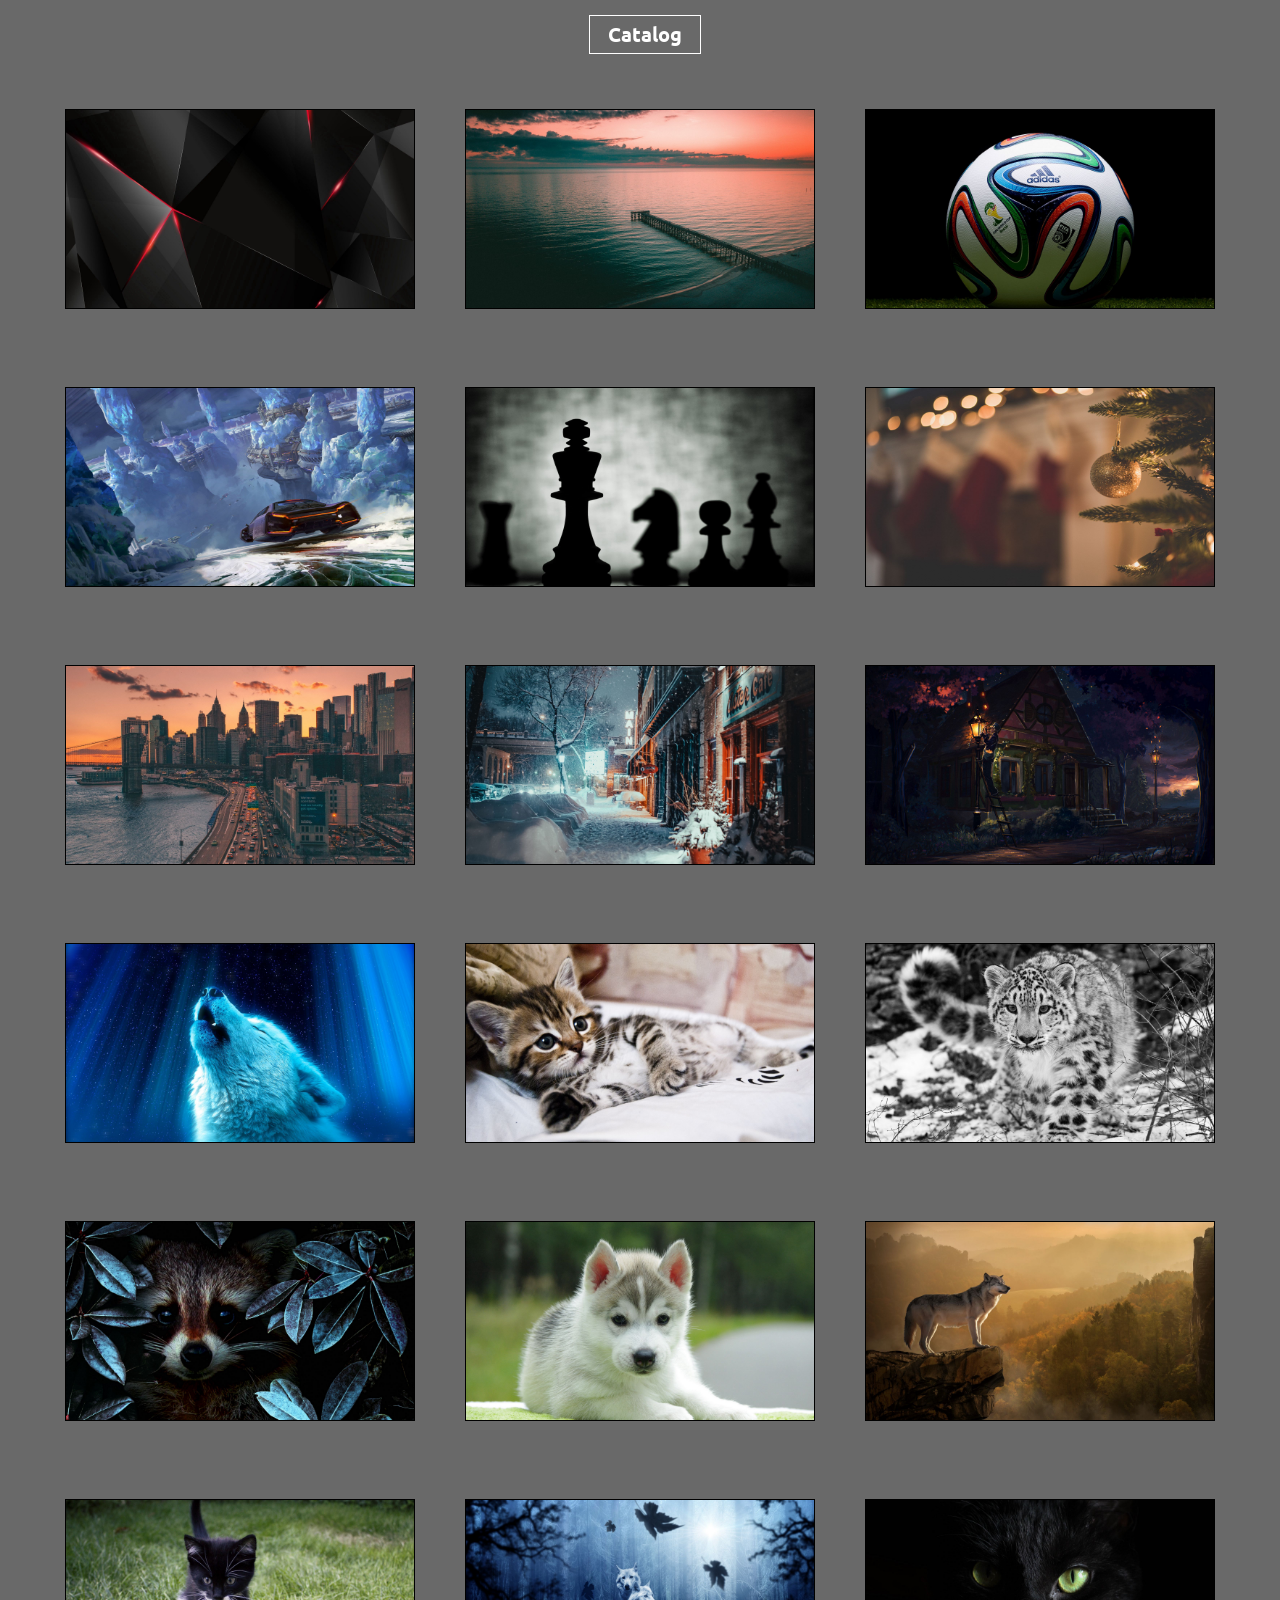
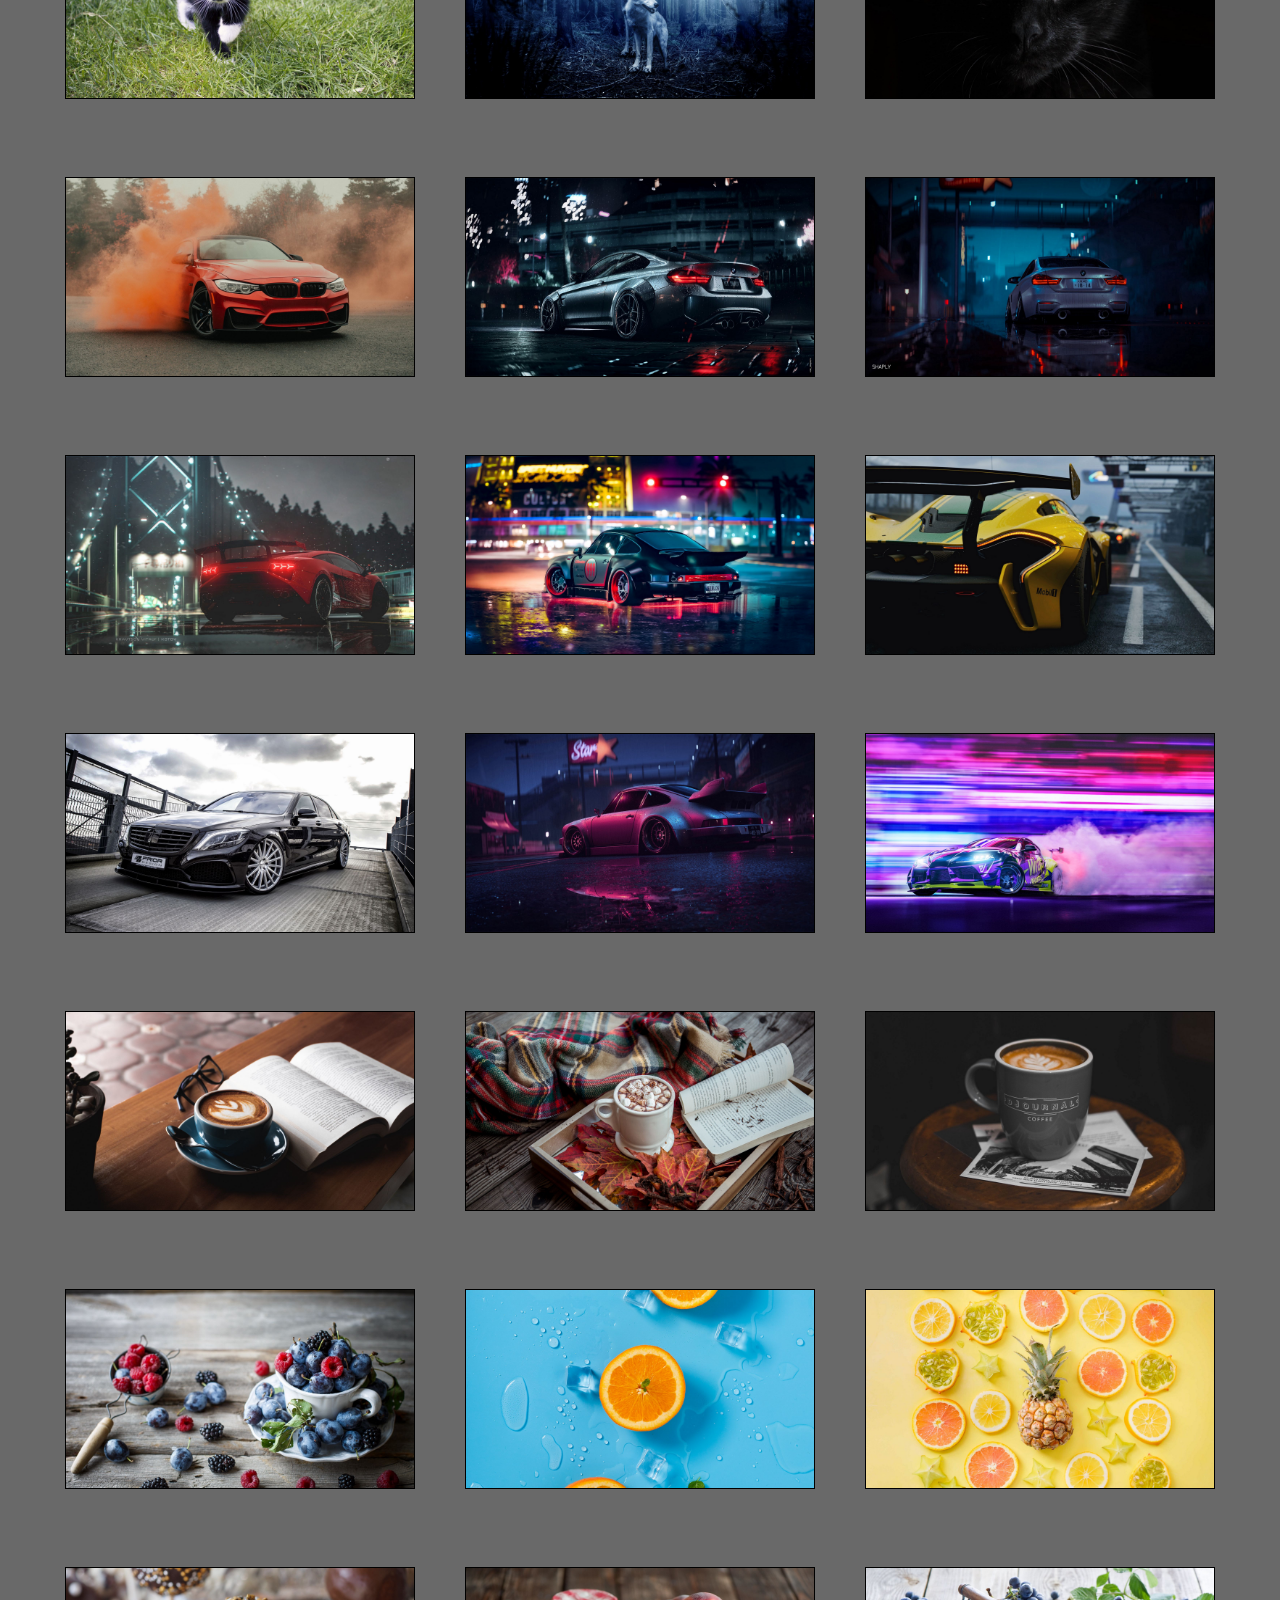
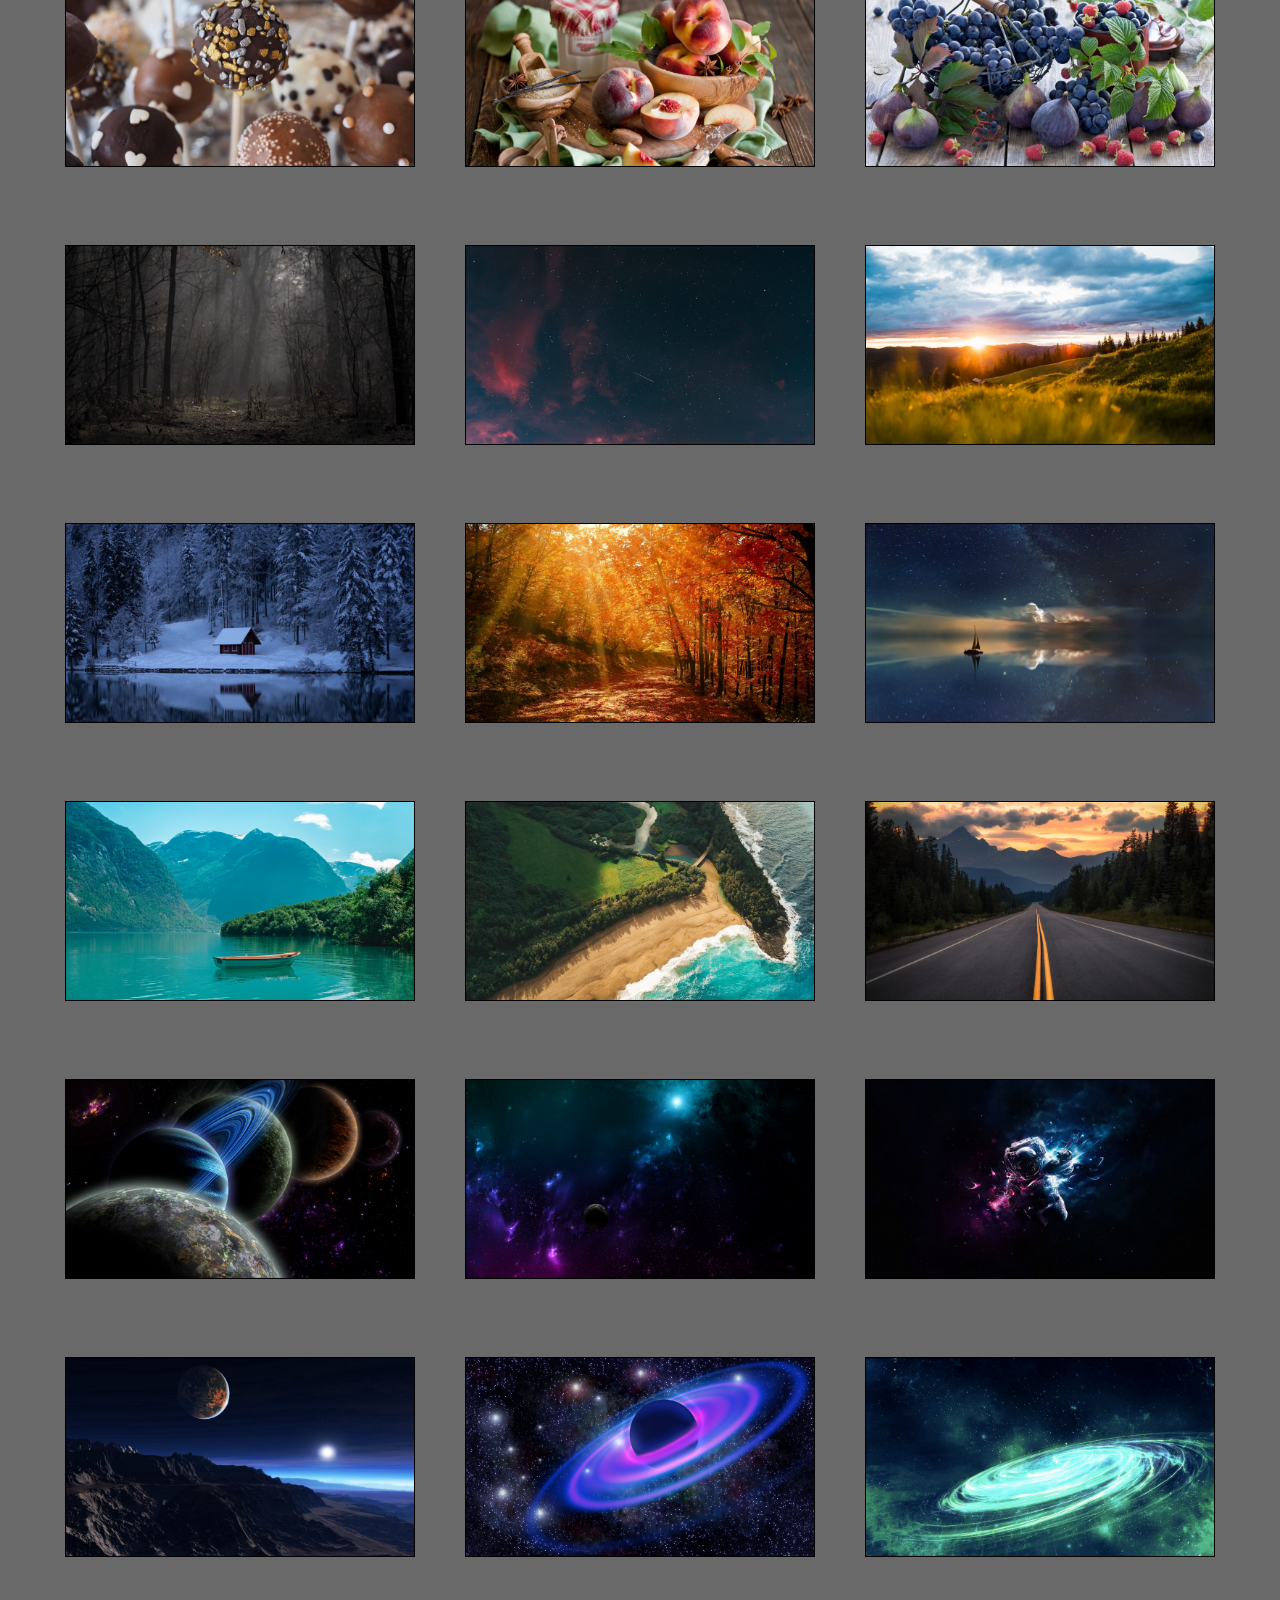
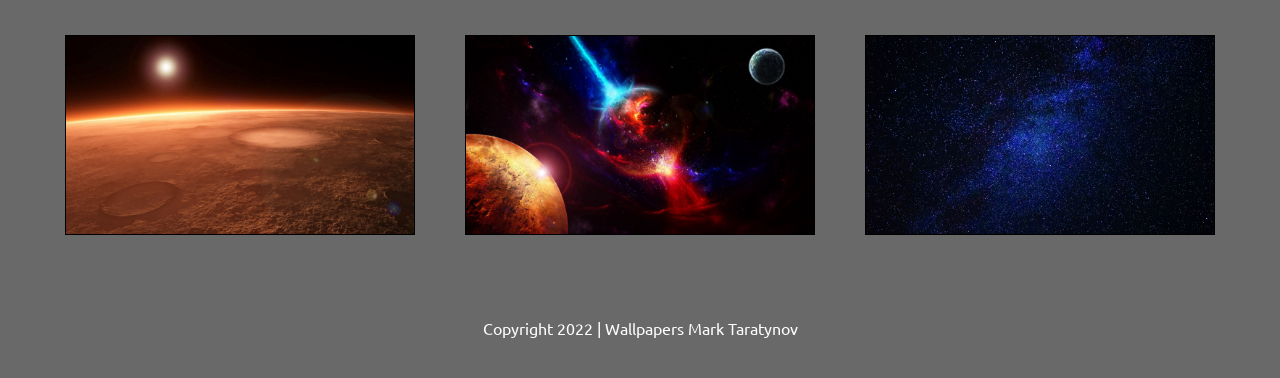
==== site/client/index.html @ f4c44f61 "docker-container add" ====
<!DOCTYPE html>
<html lang="en">
<head>
    <meta charset="UTF-8">
    <meta http-equiv="X-UA-Compatible" content="IE=edge">
    <meta name="viewport" content="width=device-width, initial-scale=1.0">
    <link rel="stylesheet" href="dark.css">
    <title>Document</title>
</head>

<header>
    <div class='knopki' onclick="renderCatalog()">
        Catalog
    </div>
</header>

<body>
    <main class="flex-box-main">

    </main>

    <footer class="footer">
        <div class="bot">Copyright 2022 | Wallpapers Mark Taratynov</div>
    </footer>

    <template id="tmpl-catalog">
            <div class="flex-box-group">
                <div class="title">

                </div>
                <div style="overflow: hidden;">
                    <img onclick="renderImage(${id})" class="pic" id="picure_${id}" src="${img}">
                </div>
                <div class="describe">

                </div>
            </div>
    </template>

    <template id="tmpl-card">
        <div class="singleCard">
            <img class="largePic" id="picure_${id}" src="${img}">
            <button id="open" class="info">More info</button>
            <a id="download" href="${img}" download>Download</a>

            <div class="modal-container" id="modal_container">
                <div class="modal">
                    <h1>Modals are</h1>
                    <p>lorem80</p>
                    <button class="closeMe" id="close">
                        Close Me
                    </button>
                </div>
            </div>
        </div>
    </template>
    
<script src="second.js" defer></script>
</body>
</html>
---- site/client/dark.css ----
@import url('https://fonts.googleapis.com/css2?family=Ubuntu&display=swap');

* {
    font-family: 'Ubuntu', sans-serif;
}

body {
    width: 1200px;
    /* height: 100vh; */
    padding: 0;
    margin: 0 auto;
    background-color: rgb(105, 105, 105);
}

.pic {
    width: 350px;
    height: 200px;
    border: .5px solid black;
    box-sizing: border-box;
    transition: all 0.4s;
}

.largePic {
    width: 100%;
    height: 100%;
}

.singleCard {
    display: flex;
    flex-wrap: wrap;
    align-items: end;
    justify-content: end;
}

.info, #download {
    font-size: 13px;
    margin-top: 15px;
    color: white;
    border-radius: 5px;
    border: 0.5px solid white;
    transition: .5s;
    padding: 10px;
    cursor: pointer;
    text-align: center;
    background: none;
    z-index: 1;
    margin-right: 15px;
    text-decoration: none;

}

.info:hover, #download:hover {
    border: 0.5px solid black;
    transition: .5s;
}

.flex-box-group {
    margin: 0 auto;
    display: flex;
    flex-direction: column;
    flex-wrap: wrap;
    border-radius: 20px;
    margin-top: 25px;
    justify-content: center;

}

.pic:hover {
    transition: all 0.4s;
    transform: scale(1.05);
}

.flex-box-main {
    display: flex;
    flex-wrap: wrap;
}

.styleCatalog {
    width: 400px;
    text-align: center;
    margin: 0 auto;
    display: flex;
    flex-wrap: wrap;
    justify-content: center;
    margin-top: 50px;
}

header {
    display: flex;
    margin-top: 15px;
    justify-content: space-around;
    align-items: center;
}

.knopki {
    width: 100px;
    color: white;
    font-size: 20px;
    font-weight: bolder;
    padding: 5px;
    border: 1px solid white;
    text-align: center;
    margin-bottom: 20px;
    margin-left: 10px;
    transition: all 0.5s;
    cursor: pointer;
}

.knopki:hover {
    transition: all 0.5s;
    background-color: blueviolet;
}

.bodyWhite {
    background-color: white;

}

.title {
    font-size: 25px;
    color: white;
    text-align: center;
    margin-bottom: 10px;
}

.describe {
    width: 350px;
    height: 30px;
    font-size: 15px;
    color: white;
    text-align: center;
    margin-top: 10px;
    line-height: 30px;
    font-style: italic;
}

.footer {
    width: 100%;
    height: 100px;
    display: flex;
    justify-content: center;
    align-items: center;
}

.bot {
    display: inline-block;
    color: white;
    font-weight: 400;
}

.modal-container {
    position: fixed;
    top: 0;
    left: 0;
    width: 100vw;
    height: 100vh;
    background-color: rgb(0, 0, 0, 0.6);
    display: flex;
    opacity: 0;
    justify-content: center;
    align-items: center;
    pointer-events: none;
    transition: opacity 0.3 ease;
}

.modal {
    background-color: #fff;
    width: 600px;
    max-width: 100%;
    padding: 30px 50px;
    border-radius: 5px;
    box-shadow: 0 2px 4px rgba(0, 0, 0, 0.2);
}

.modal h1 {
    margin: 0;
}

.modal p {
    font-size: 14px;
    opacity: 0.7;
}

.modal-container.show {
    pointer-events: auto;
    opacity: 1;
}
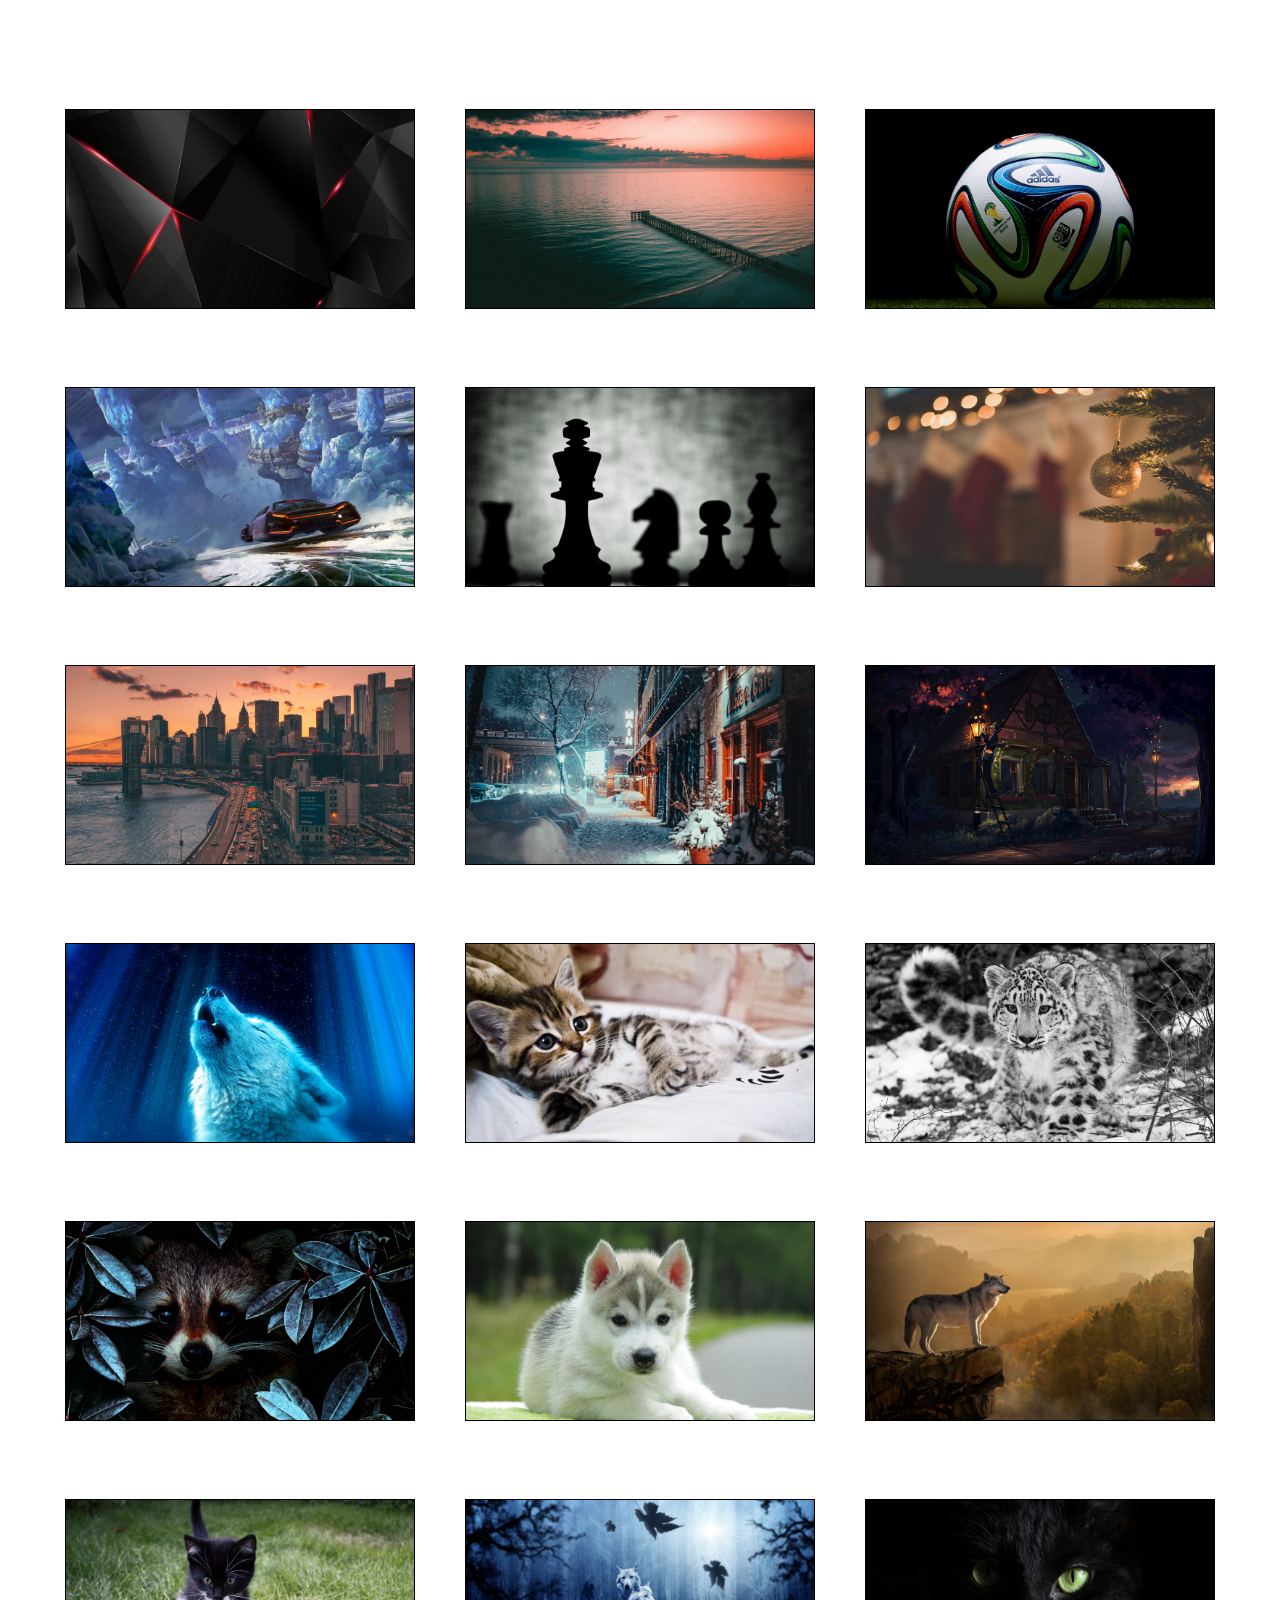
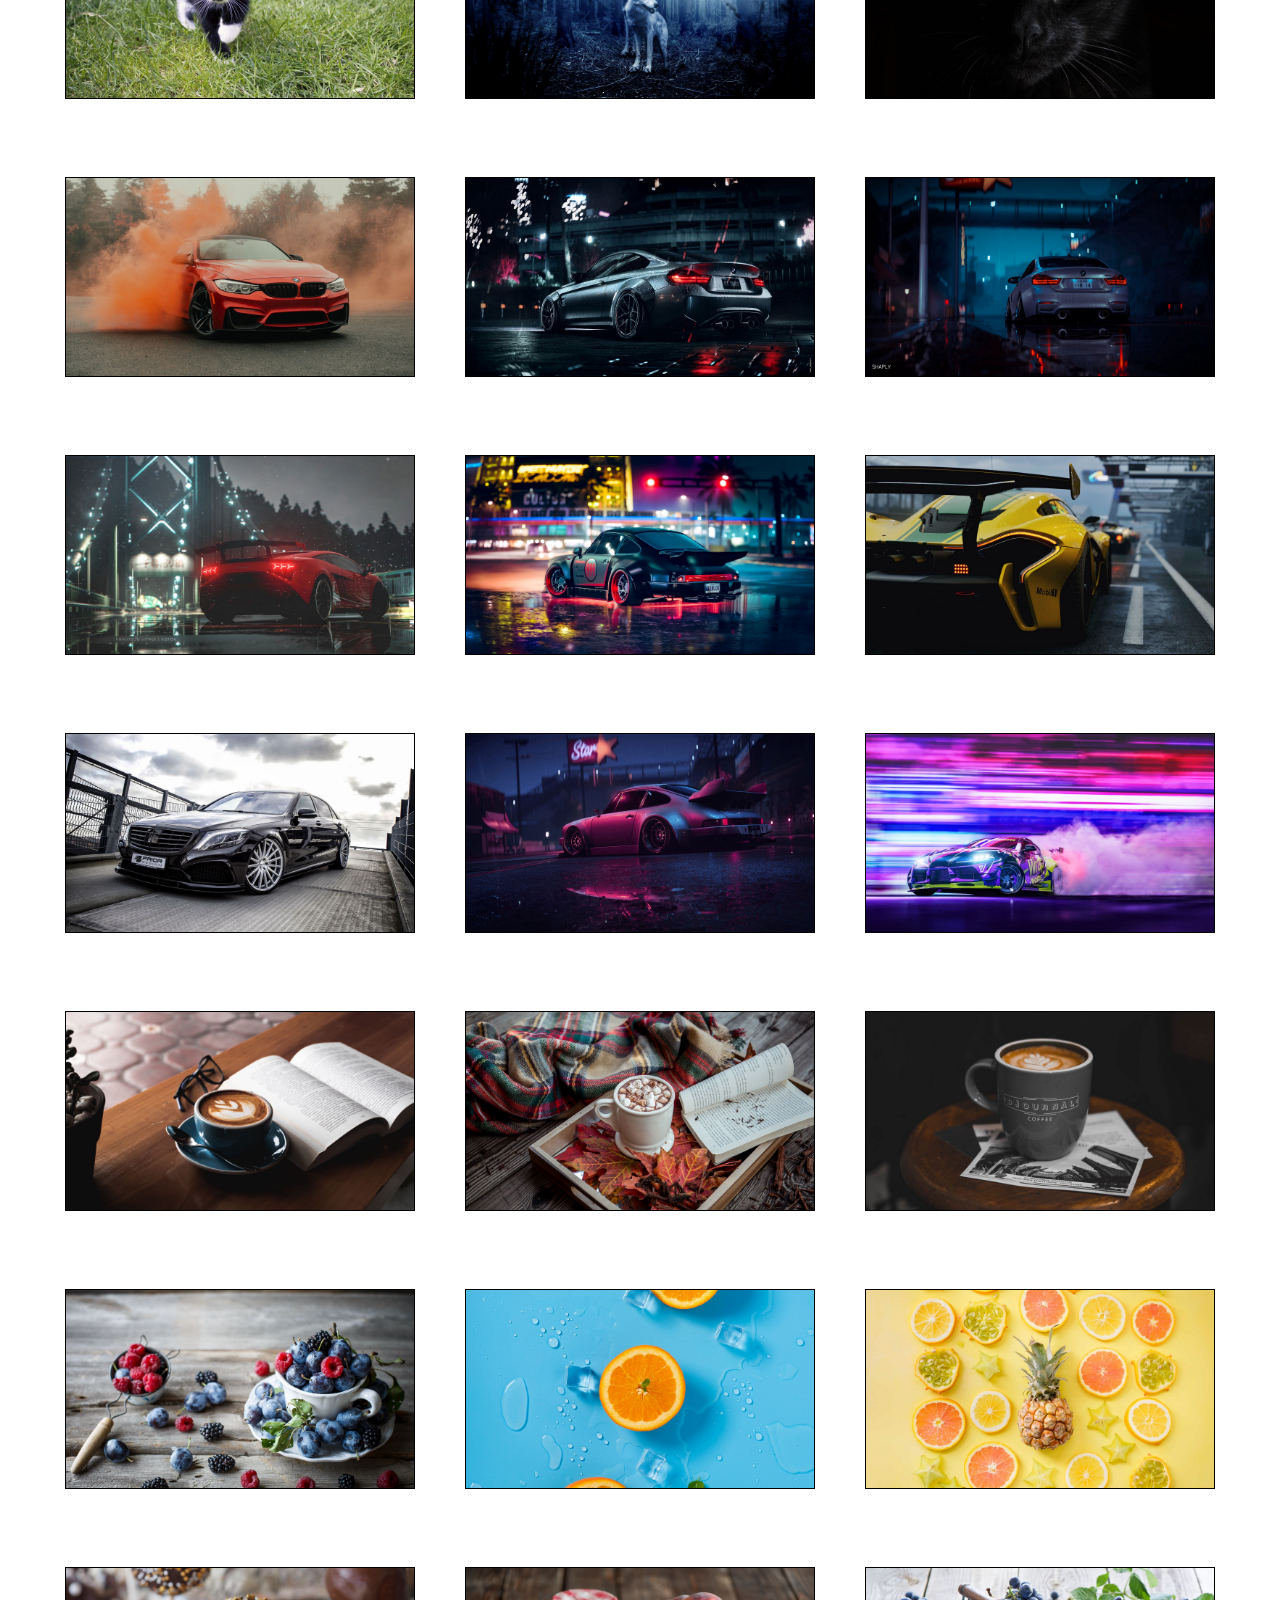
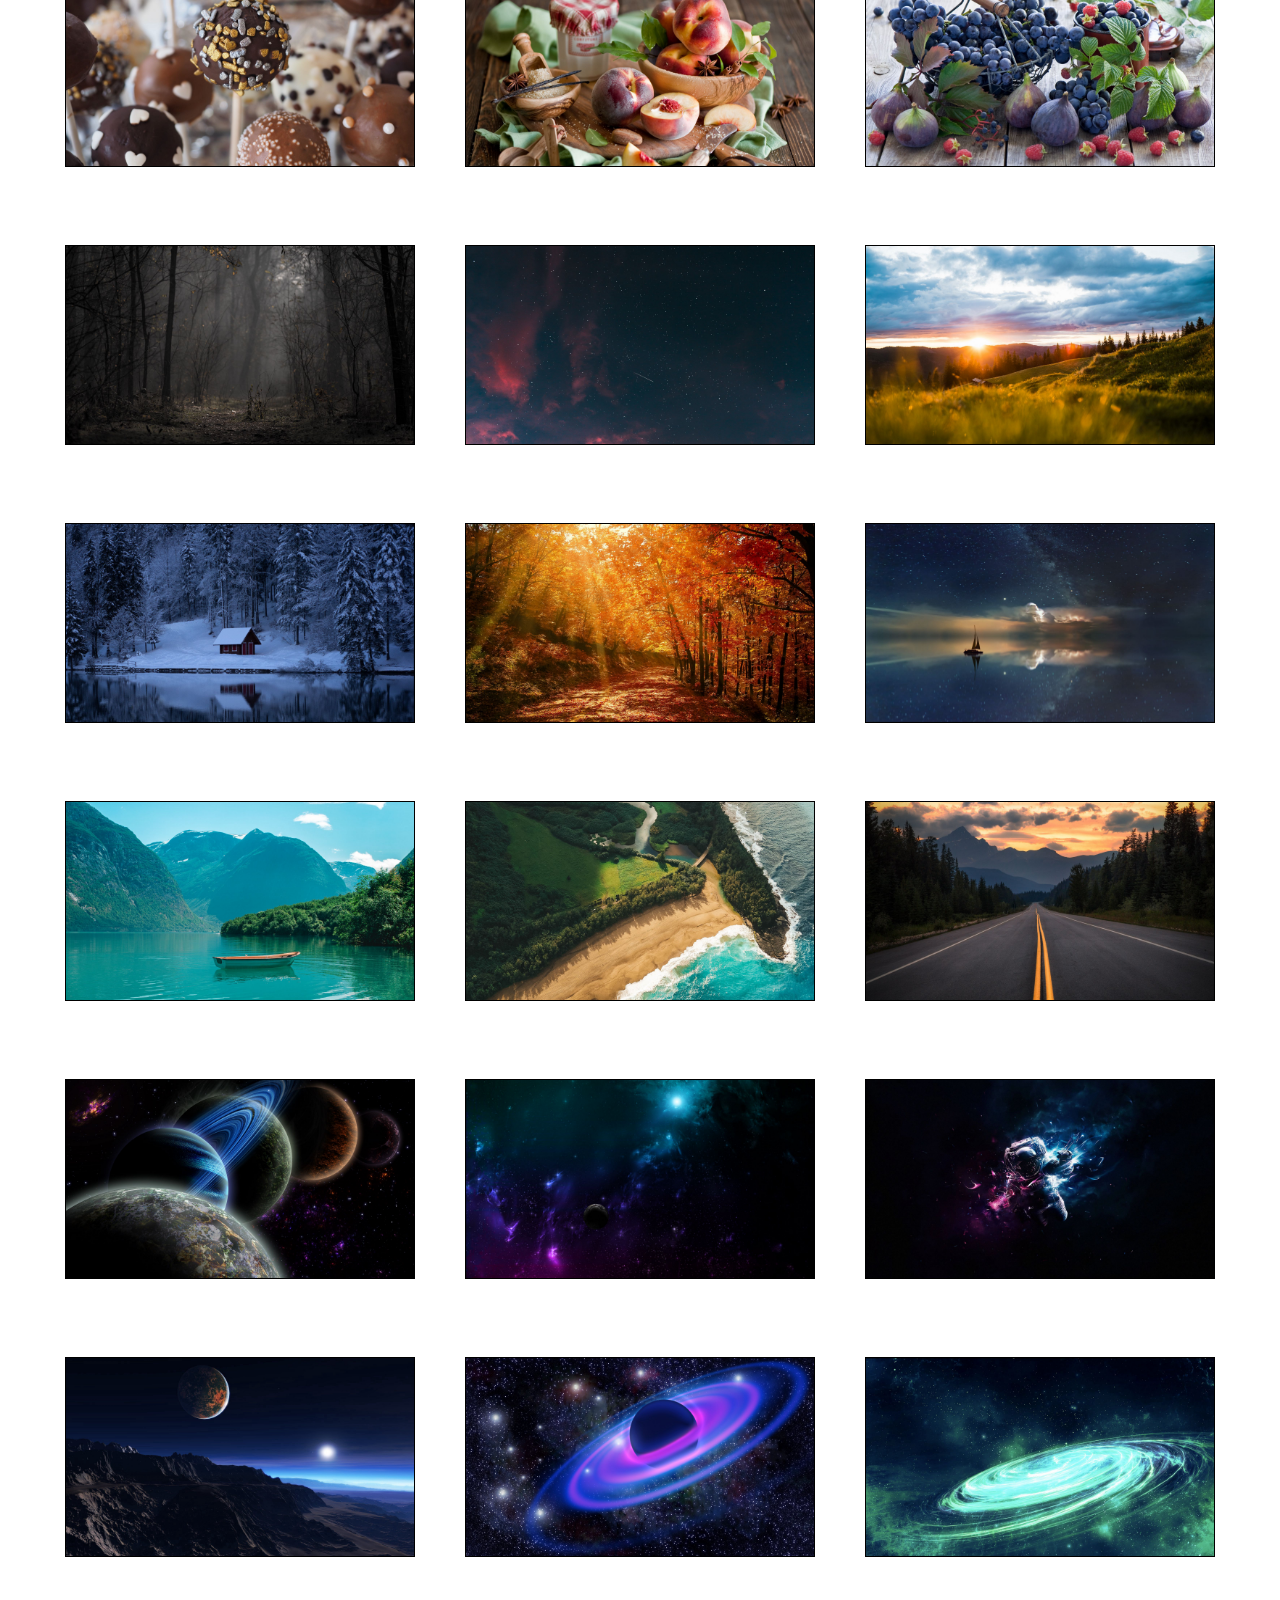
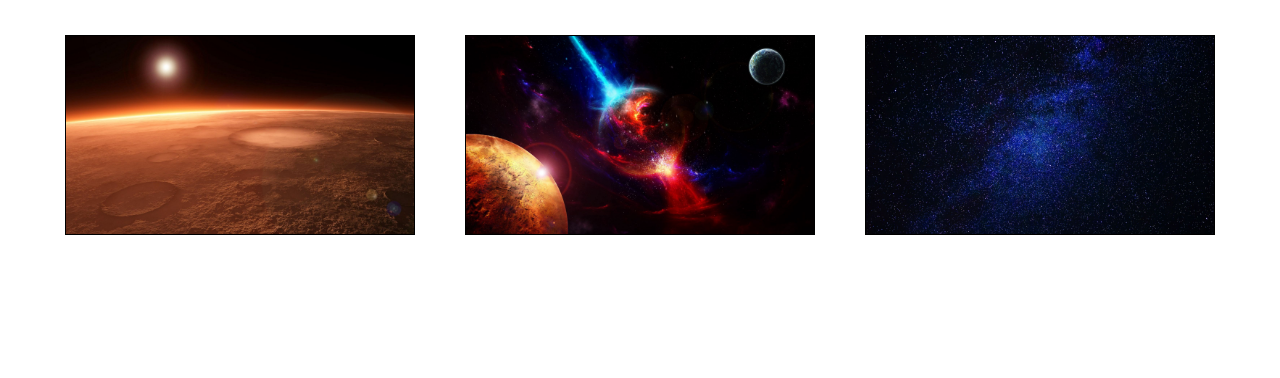
==== commit 276aea0c: "bg, comments" ====
--- a/site/client/index.html
+++ b/site/client/index.html
@@ -45,8 +45,8 @@
 
             <div class="modal-container" id="modal_container">
                 <div class="modal">
-                    <h1>Modals are</h1>
-                    <p>lorem80</p>
+                    <h1>One of the Pic</h1>
+                    <p>It's going to fix from SQL</p>
                     <button class="closeMe" id="close">
                         Close Me
                     </button>
@@ -54,6 +54,8 @@
             </div>
         </div>
     </template>
+
+
     
 <script src="second.js" defer></script>
 </body>
--- a/site/client/dark.css
+++ b/site/client/dark.css
@@ -9,7 +9,9 @@
     /* height: 100vh; */
     padding: 0;
     margin: 0 auto;
-    background-color: rgb(105, 105, 105);
+    background-image: url('https://images.wallpaperscraft.com/image/single/sea_water_glare_867848_1920x1080.jpg');
+    background-repeat: no-repeat;
+    background-attachment: fixed;
 }
 
 .pic {
